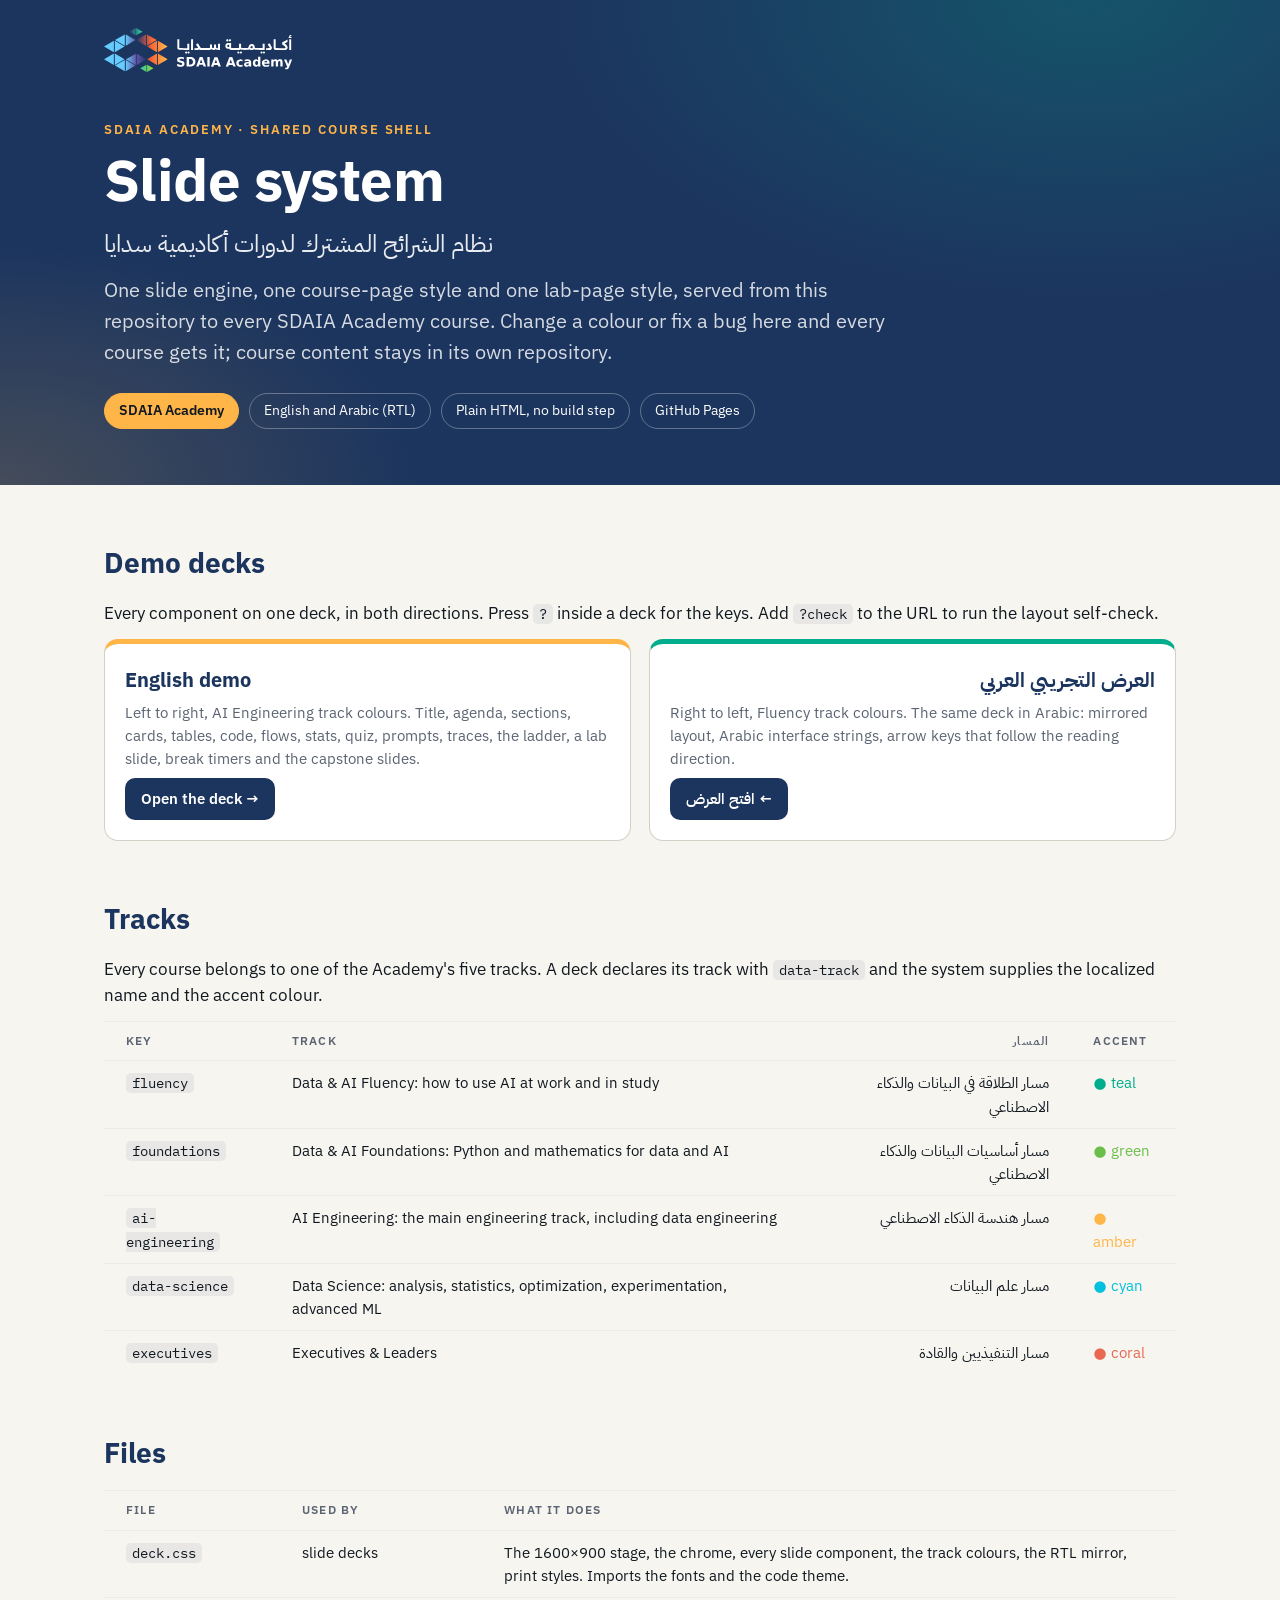
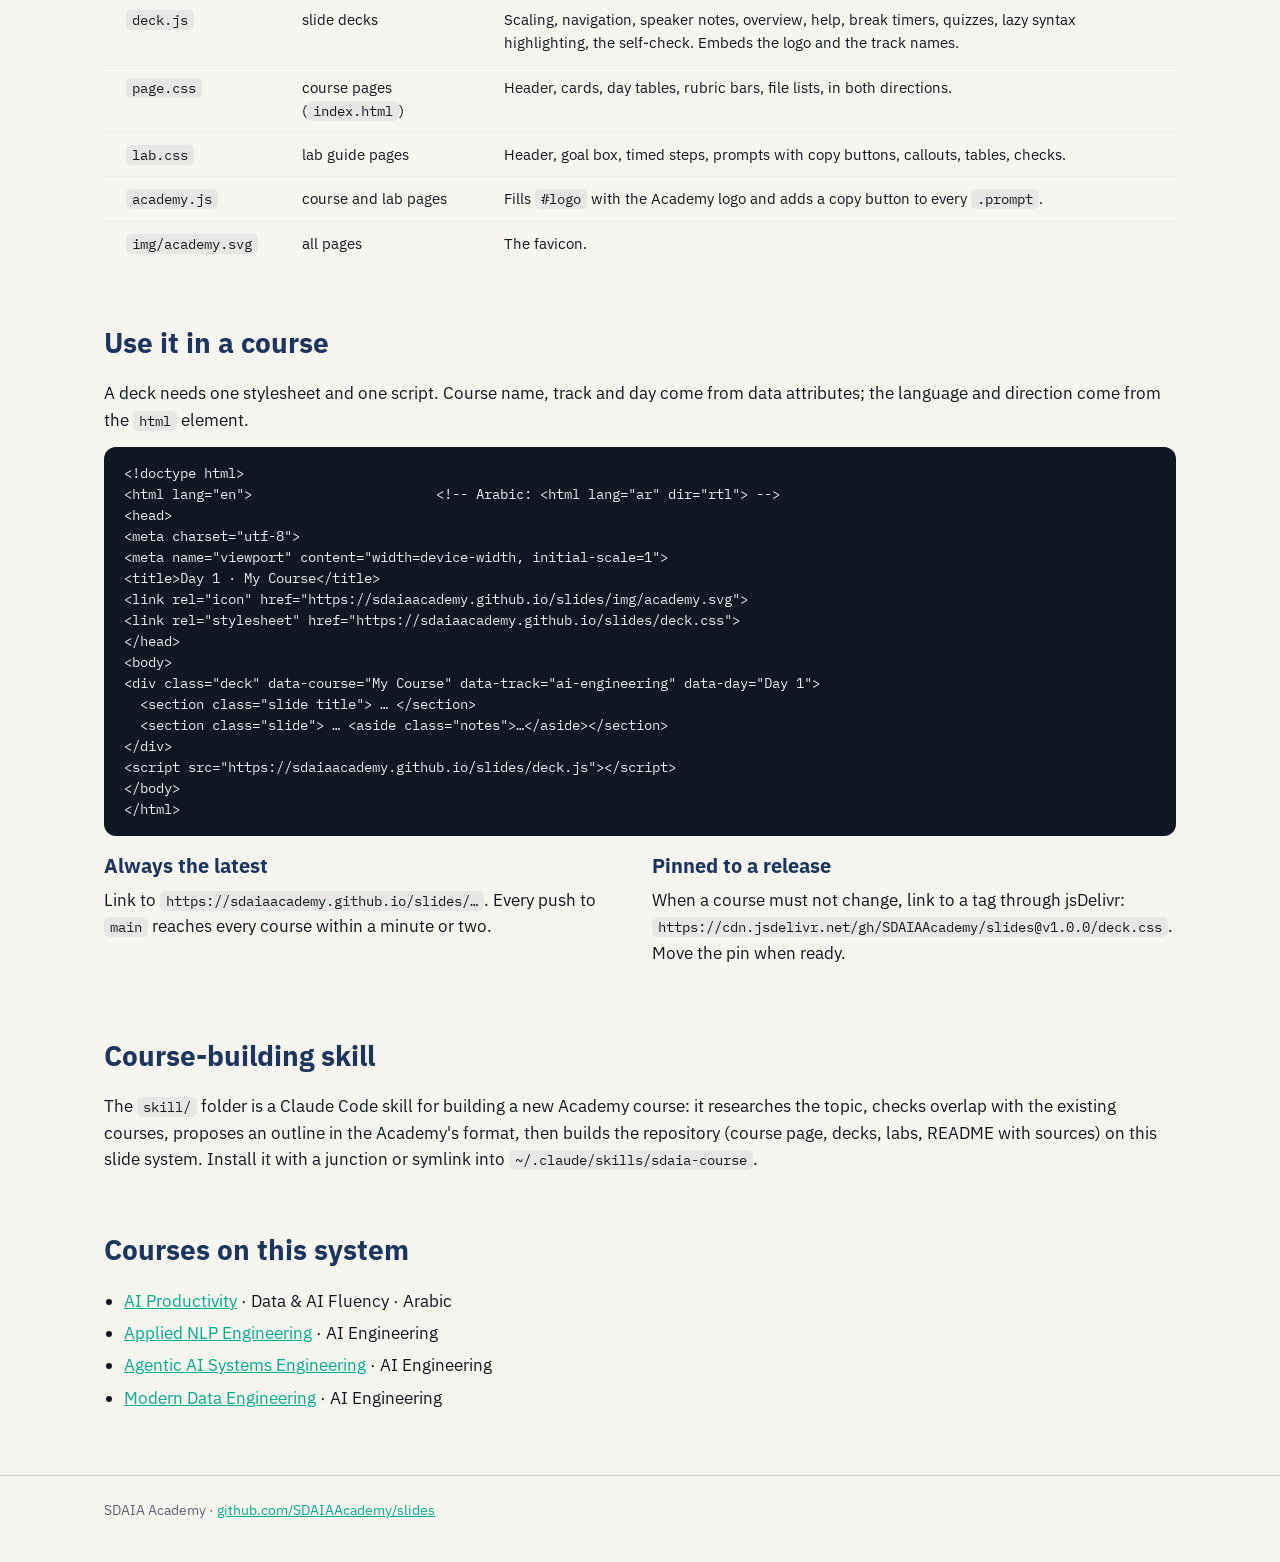
==== index.html @ 75f35c3f "Add the SDAIA Academy slide system The shared shell for every Academy course, served from GitHub Pag" ====
<!doctype html>
<html lang="en">
<head>
<meta charset="utf-8">
<meta name="viewport" content="width=device-width, initial-scale=1">
<title>SDAIA Academy slide system</title>
<link rel="icon" href="img/academy.svg">
<link rel="stylesheet" href="page.css">
</head>
<body>
<header>
  <div class="wrap">
    <div class="logo" id="logo"></div>
    <div class="kicker">SDAIA Academy · Shared course shell</div>
    <h1>Slide system</h1>
    <span class="sub" lang="ar" dir="rtl" style="text-align:left">نظام الشرائح المشترك لدورات أكاديمية سدايا</span>
    <p>One slide engine, one course-page style and one lab-page style, served from this repository to every SDAIA Academy course. Change a colour or fix a bug here and every course gets it; course content stays in its own repository.</p>
    <div class="meta">
      <span class="track">SDAIA Academy</span>
      <span>English and Arabic (RTL)</span>
      <span>Plain HTML, no build step</span>
      <span>GitHub Pages</span>
    </div>
  </div>
</header>

<main class="wrap">
  <h2>Demo decks</h2>
  <p>Every component on one deck, in both directions. Press <code>?</code> inside a deck for the keys. Add <code>?check</code> to the URL to run the layout self-check.</p>
  <div class="grid">
    <div class="card c-amber"><h3>English demo</h3><p>Left to right, AI Engineering track colours. Title, agenda, sections, cards, tables, code, flows, stats, quiz, prompts, traces, the ladder, a lab slide, break timers and the capstone slides.</p><p><a class="btn" href="demo/en.html">Open the deck →</a></p></div>
    <div class="card c-teal"><h3 lang="ar" dir="rtl">العرض التجريبي العربي</h3><p>Right to left, Fluency track colours. The same deck in Arabic: mirrored layout, Arabic interface strings, arrow keys that follow the reading direction.</p><p><a class="btn" href="demo/ar.html">افتح العرض ←</a></p></div>
  </div>

  <h2>Tracks</h2>
  <p>Every course belongs to one of the Academy's five tracks. A deck declares its track with <code>data-track</code> and the system supplies the localized name and the accent colour.</p>
  <div class="scroll"><table>
    <tr><th>Key</th><th>Track</th><th lang="ar" dir="rtl">المسار</th><th>Accent</th></tr>
    <tr><td><code>fluency</code></td><td>Data &amp; AI Fluency: how to use AI at work and in study</td><td lang="ar" dir="rtl">مسار الطلاقة في البيانات والذكاء الاصطناعي</td><td><span class="pill" style="color:#00ae8d">● teal</span></td></tr>
    <tr><td><code>foundations</code></td><td>Data &amp; AI Foundations: Python and mathematics for data and AI</td><td lang="ar" dir="rtl">مسار أساسيات البيانات والذكاء الاصطناعي</td><td><span style="color:#6abf4b">● green</span></td></tr>
    <tr><td><code>ai-engineering</code></td><td>AI Engineering: the main engineering track, including data engineering</td><td lang="ar" dir="rtl">مسار هندسة الذكاء الاصطناعي</td><td><span style="color:#ffb548">● amber</span></td></tr>
    <tr><td><code>data-science</code></td><td>Data Science: analysis, statistics, optimization, experimentation, advanced ML</td><td lang="ar" dir="rtl">مسار علم البيانات</td><td><span style="color:#00c1de">● cyan</span></td></tr>
    <tr><td><code>executives</code></td><td>Executives &amp; Leaders</td><td lang="ar" dir="rtl">مسار التنفيذيين والقادة</td><td><span style="color:#e96852">● coral</span></td></tr>
  </table></div>

  <h2>Files</h2>
  <div class="scroll"><table>
    <tr><th>File</th><th>Used by</th><th>What it does</th></tr>
    <tr><td><code>deck.css</code></td><td>slide decks</td><td>The 1600×900 stage, the chrome, every slide component, the track colours, the RTL mirror, print styles. Imports the fonts and the code theme.</td></tr>
    <tr><td><code>deck.js</code></td><td>slide decks</td><td>Scaling, navigation, speaker notes, overview, help, break timers, quizzes, lazy syntax highlighting, the self-check. Embeds the logo and the track names.</td></tr>
    <tr><td><code>page.css</code></td><td>course pages (<code>index.html</code>)</td><td>Header, cards, day tables, rubric bars, file lists, in both directions.</td></tr>
    <tr><td><code>lab.css</code></td><td>lab guide pages</td><td>Header, goal box, timed steps, prompts with copy buttons, callouts, tables, checks.</td></tr>
    <tr><td><code>academy.js</code></td><td>course and lab pages</td><td>Fills <code>#logo</code> with the Academy logo and adds a copy button to every <code>.prompt</code>.</td></tr>
    <tr><td><code>img/academy.svg</code></td><td>all pages</td><td>The favicon.</td></tr>
  </table></div>

  <h2>Use it in a course</h2>
  <p>A deck needs one stylesheet and one script. Course name, track and day come from data attributes; the language and direction come from the <code>html</code> element.</p>
<pre class="code"><code>&lt;!doctype html&gt;
&lt;html lang="en"&gt;                       &lt;!-- Arabic: &lt;html lang="ar" dir="rtl"&gt; --&gt;
&lt;head&gt;
&lt;meta charset="utf-8"&gt;
&lt;meta name="viewport" content="width=device-width, initial-scale=1"&gt;
&lt;title&gt;Day 1 · My Course&lt;/title&gt;
&lt;link rel="icon" href="https://sdaiaacademy.github.io/slides/img/academy.svg"&gt;
&lt;link rel="stylesheet" href="https://sdaiaacademy.github.io/slides/deck.css"&gt;
&lt;/head&gt;
&lt;body&gt;
&lt;div class="deck" data-course="My Course" data-track="ai-engineering" data-day="Day 1"&gt;
  &lt;section class="slide title"&gt; … &lt;/section&gt;
  &lt;section class="slide"&gt; … &lt;aside class="notes"&gt;…&lt;/aside&gt;&lt;/section&gt;
&lt;/div&gt;
&lt;script src="https://sdaiaacademy.github.io/slides/deck.js"&gt;&lt;/script&gt;
&lt;/body&gt;
&lt;/html&gt;</code></pre>
  <div class="two">
    <div>
      <h3>Always the latest</h3>
      <p>Link to <code>https://sdaiaacademy.github.io/slides/…</code>. Every push to <code>main</code> reaches every course within a minute or two.</p>
    </div>
    <div>
      <h3>Pinned to a release</h3>
      <p>When a course must not change, link to a tag through jsDelivr: <code>https://cdn.jsdelivr.net/gh/SDAIAAcademy/slides@v1.0.0/deck.css</code>. Move the pin when ready.</p>
    </div>
  </div>

  <h2>Course-building skill</h2>
  <p>The <code>skill/</code> folder is a Claude Code skill for building a new Academy course: it researches the topic, checks overlap with the existing courses, proposes an outline in the Academy's format, then builds the repository (course page, decks, labs, README with sources) on this slide system. Install it with a junction or symlink into <code>~/.claude/skills/sdaia-course</code>.</p>

  <h2>Courses on this system</h2>
  <ul>
    <li><a href="https://sdaiaacademy.github.io/productivity/">AI Productivity</a> · Data &amp; AI Fluency · Arabic</li>
    <li><a href="https://sdaiaacademy.github.io/applied-nlp/">Applied NLP Engineering</a> · AI Engineering</li>
    <li><a href="https://sdaiaacademy.github.io/agentic-ai/">Agentic AI Systems Engineering</a> · AI Engineering</li>
    <li><a href="https://sdaiaacademy.github.io/data-engineering/">Modern Data Engineering</a> · AI Engineering</li>
  </ul>
</main>
<footer><div class="wrap">SDAIA Academy · <a href="https://github.com/SDAIAAcademy/slides">github.com/SDAIAAcademy/slides</a></div></footer>
<script src="academy.js"></script>
</body>
</html>
---- page.css ----
/* SDAIA Academy slide system · page.css: the course page (index.html) and other long pages.
   Source: https://github.com/SDAIAAcademy/slides · served from https://sdaiaacademy.github.io/slides/page.css
   Same tokens as deck.css. Arabic pages set <html lang="ar" dir="rtl">; the layout mirrors through logical properties. */

@import url("https://fonts.googleapis.com/css2?family=IBM+Plex+Mono:wght@400;600&family=IBM+Plex+Sans+Arabic:wght@400;600;700&family=IBM+Plex+Sans:wght@400;600;700&display=swap");

:root {
  --navy: #1c355e; --teal: #00ae8d; --coral: #e96852; --green: #6abf4b; --cyan: #00c1de; --amber: #ffb548; --purple: #625d9c;
  --ink: #101820; --paper: #f7f5f0; --paper-2: #efece4; --line: #d4d0c5; --muted: #5b6472; --code-bg: #0f1722;
  --font: "IBM Plex Sans", "IBM Plex Sans Arabic", system-ui, -apple-system, "Segoe UI", sans-serif;
  --font-ar: "IBM Plex Sans Arabic", "IBM Plex Sans", system-ui, sans-serif;
  --mono: "IBM Plex Mono", ui-monospace, "Cascadia Code", Consolas, monospace;
}
[dir="rtl"] { --font: "IBM Plex Sans Arabic", "IBM Plex Sans", system-ui, -apple-system, "Segoe UI", sans-serif; }


/* ---------- tracks: data-track="<key>" on <html> or <body> picks the accent ---------- */
:root, [data-track] { --track-color: var(--amber); }
[data-track="fluency"] { --track-color: var(--teal); }        /* Data & AI Fluency */
[data-track="foundations"] { --track-color: var(--green); }   /* Data & AI Foundations */
[data-track="ai-engineering"] { --track-color: var(--amber); } /* AI Engineering (includes data engineering) */
[data-track="data-science"] { --track-color: var(--cyan); }    /* Data Science */
[data-track="executives"] { --track-color: var(--coral); }     /* Executives & Leaders */

* { box-sizing: border-box; }
body { margin: 0; background: var(--paper); color: var(--ink); font: 17px/1.55 var(--font); }
[dir="rtl"] body { line-height: 1.7; }
a { color: var(--teal); }
b, strong { font-weight: 600; }
.wrap { max-width: 1120px; margin: 0 auto; padding: 0 24px; }
.ar { font-family: var(--font-ar); direction: rtl; unicode-bidi: isolate; }
.en, .ltr { direction: ltr; unicode-bidi: isolate; }
.en { font-family: "IBM Plex Sans", system-ui, sans-serif; }
.muted { color: var(--muted); }

/* ---------- header ---------- */
header {
  background: radial-gradient(900px 500px at 85% 0%, rgba(0,174,141,.25), transparent 60%),
              radial-gradient(700px 400px at 0% 100%, color-mix(in srgb, var(--track-color) 18%, transparent), transparent 60%), var(--navy);
  color: #fff; padding: 28px 0 56px;
}
[dir="rtl"] header {
  background: radial-gradient(900px 500px at 15% 0%, rgba(0,174,141,.25), transparent 60%),
              radial-gradient(700px 400px at 100% 100%, color-mix(in srgb, var(--track-color) 18%, transparent), transparent 60%), var(--navy);
}
header .top { display: flex; justify-content: space-between; align-items: center; gap: 12px; }
header nav { font-size: 15px; display: flex; gap: 14px; flex-wrap: wrap; }
header nav a { color: rgba(255,255,255,.82); text-decoration: none; }
header nav a:hover { color: #fff; text-decoration: underline; }
.logo { height: 44px; color: #fff; display: flex; direction: ltr; }
.logo svg { height: 100%; width: auto; }
.kicker { font-size: 13px; letter-spacing: .14em; text-transform: uppercase; font-weight: 600; color: var(--track-color); margin: 48px 0 10px; }
[dir="rtl"] .kicker { font-size: 15px; letter-spacing: 0; text-transform: none; }
header h1 { font-size: clamp(34px, 6vw, 58px); line-height: 1.05; margin: 0 0 14px; letter-spacing: -.01em; }
[dir="rtl"] header h1 { line-height: 1.2; letter-spacing: 0; }
header .sub { display: block; font-size: 24px; margin: 0 0 12px; color: rgba(255,255,255,.9); }
header p { color: rgba(255,255,255,.82); font-size: 20px; max-width: 800px; margin: 0; }
.meta { display: flex; flex-wrap: wrap; gap: 10px; margin-top: 26px; }
.meta span { font-size: 14px; padding: 6px 14px; border-radius: 999px; border: 1px solid rgba(255,255,255,.3); }
.meta span.track { background: var(--track-color); color: var(--ink); border-color: var(--track-color); font-weight: 600; }

/* ---------- content ---------- */
h2 { color: var(--navy); font-size: 28px; margin: 56px 0 16px; }
h3 { color: var(--navy); margin: 0 0 6px; font-size: 20px; }
p { margin: 0 0 12px; }
ul, ol { padding-inline-start: 20px; margin: 0 0 12px; }
li { margin-bottom: 6px; }
code { font-family: var(--mono); font-size: 13.5px; background: rgba(28,53,94,.07); padding: 1px 6px; border-radius: 5px; direction: ltr; unicode-bidi: isolate; }
pre.code { background: var(--code-bg); color: #e6edf3; border-radius: 12px; padding: 16px 20px; font: 14px/1.5 var(--mono); overflow: auto; direction: ltr; text-align: left; }
pre.code code { background: none; padding: 0; color: inherit; font-size: inherit; }

.grid { display: grid; gap: 18px; grid-template-columns: repeat(auto-fit, minmax(200px, 1fr)); }
.card { background: #fff; border: 1px solid var(--line); border-top: 5px solid var(--c, var(--navy)); border-radius: 14px; padding: 20px; }
.card p { margin: 0; color: var(--muted); font-size: 15px; }
.card p + p { margin-top: 8px; }
.c-teal { --c: var(--teal); } .c-coral { --c: var(--coral); } .c-green { --c: var(--green); } .c-cyan { --c: var(--cyan); }
.c-amber { --c: var(--amber); } .c-purple { --c: var(--purple); } .c-navy { --c: var(--navy); }

.day { background: #fff; border: 1px solid var(--line); border-radius: 16px; margin-bottom: 18px; overflow: hidden; }
.day-head { display: flex; flex-wrap: wrap; justify-content: space-between; align-items: center; gap: 12px; padding: 18px 22px; border-inline-start: 8px solid var(--c, var(--navy)); }
.day-head .t { font-size: 13px; letter-spacing: .12em; text-transform: uppercase; color: var(--c, var(--navy)); font-weight: 700; }
[dir="rtl"] .day-head .t { font-size: 14px; letter-spacing: 0; text-transform: none; }
.day-head h3 { font-size: 22px; margin: 2px 0 0; }
.btn { display: inline-block; text-decoration: none; background: var(--navy); color: #fff; padding: 9px 16px; border-radius: 10px; font-weight: 600; font-size: 15px; }
.btn:hover { background: #142846; }

table { width: 100%; border-collapse: collapse; font-size: 15px; }
td, th { padding: 10px 22px; border-top: 1px solid var(--paper-2); text-align: start; vertical-align: top; }
th { font-size: 12px; letter-spacing: .1em; text-transform: uppercase; color: var(--muted); font-weight: 600; }
[dir="rtl"] th { font-size: 13px; letter-spacing: 0; text-transform: none; }
td.brk { color: var(--muted); font-style: italic; }
[dir="rtl"] td.brk { font-style: normal; }
.scroll { overflow-x: auto; }

.two { display: grid; gap: 24px; grid-template-columns: repeat(auto-fit, minmax(300px, 1fr)); }
.bar { display: grid; grid-template-columns: 1fr 52px; gap: 10px; align-items: center; margin-bottom: 8px; font-size: 15px; }
.bar i { display: block; height: 10px; border-radius: 5px; background: var(--c, var(--teal)); width: var(--w); margin-top: 4px; }

.files { display: grid; gap: 10px; grid-template-columns: repeat(auto-fit, minmax(260px, 1fr)); }
.files a { display: block; background: #fff; border: 1px solid var(--line); border-radius: 12px; padding: 12px 16px; text-decoration: none; color: var(--ink); }
.files a:hover { border-color: var(--teal); }
.files a b { display: block; font-family: var(--mono); font-size: 14px; color: var(--navy); direction: ltr; text-align: start; }
.files a span { font-size: 14px; color: var(--muted); }
.note { background: #fff; border: 1px solid var(--line); border-inline-start: 6px solid var(--c, var(--track-color)); border-radius: 12px; padding: 14px 18px; font-size: 15px; }
.note.warn { --c: var(--coral); } .note.tip { --c: var(--teal); } .note.info { --c: var(--purple); }

footer { margin: 64px 0 0; padding: 24px 0 40px; border-top: 1px solid var(--line); color: var(--muted); font-size: 14px; }

@media (max-width: 640px) { td, th { padding: 9px 12px; } .day-head { padding: 16px; } }
@media print {
  header { background: var(--navy) !important; -webkit-print-color-adjust: exact; print-color-adjust: exact; }
  .day, .card, .files a { break-inside: avoid; }
}
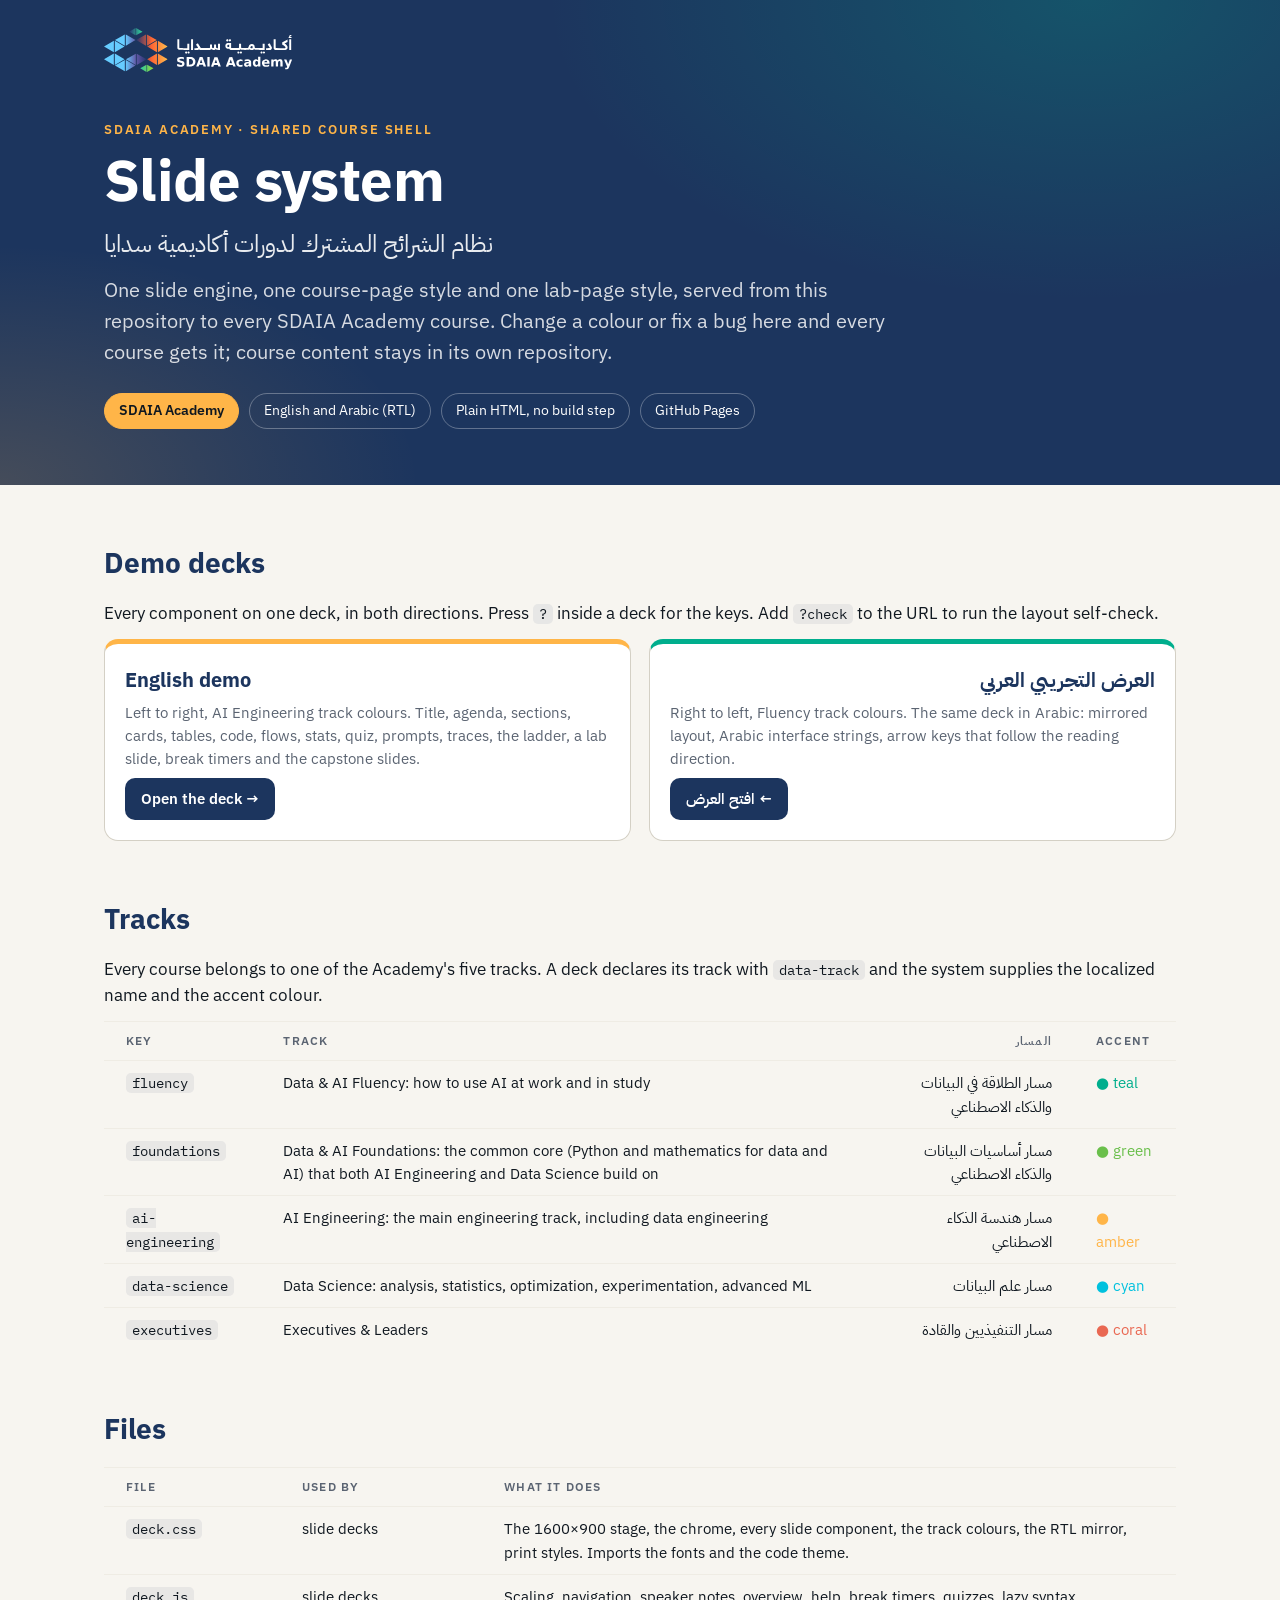
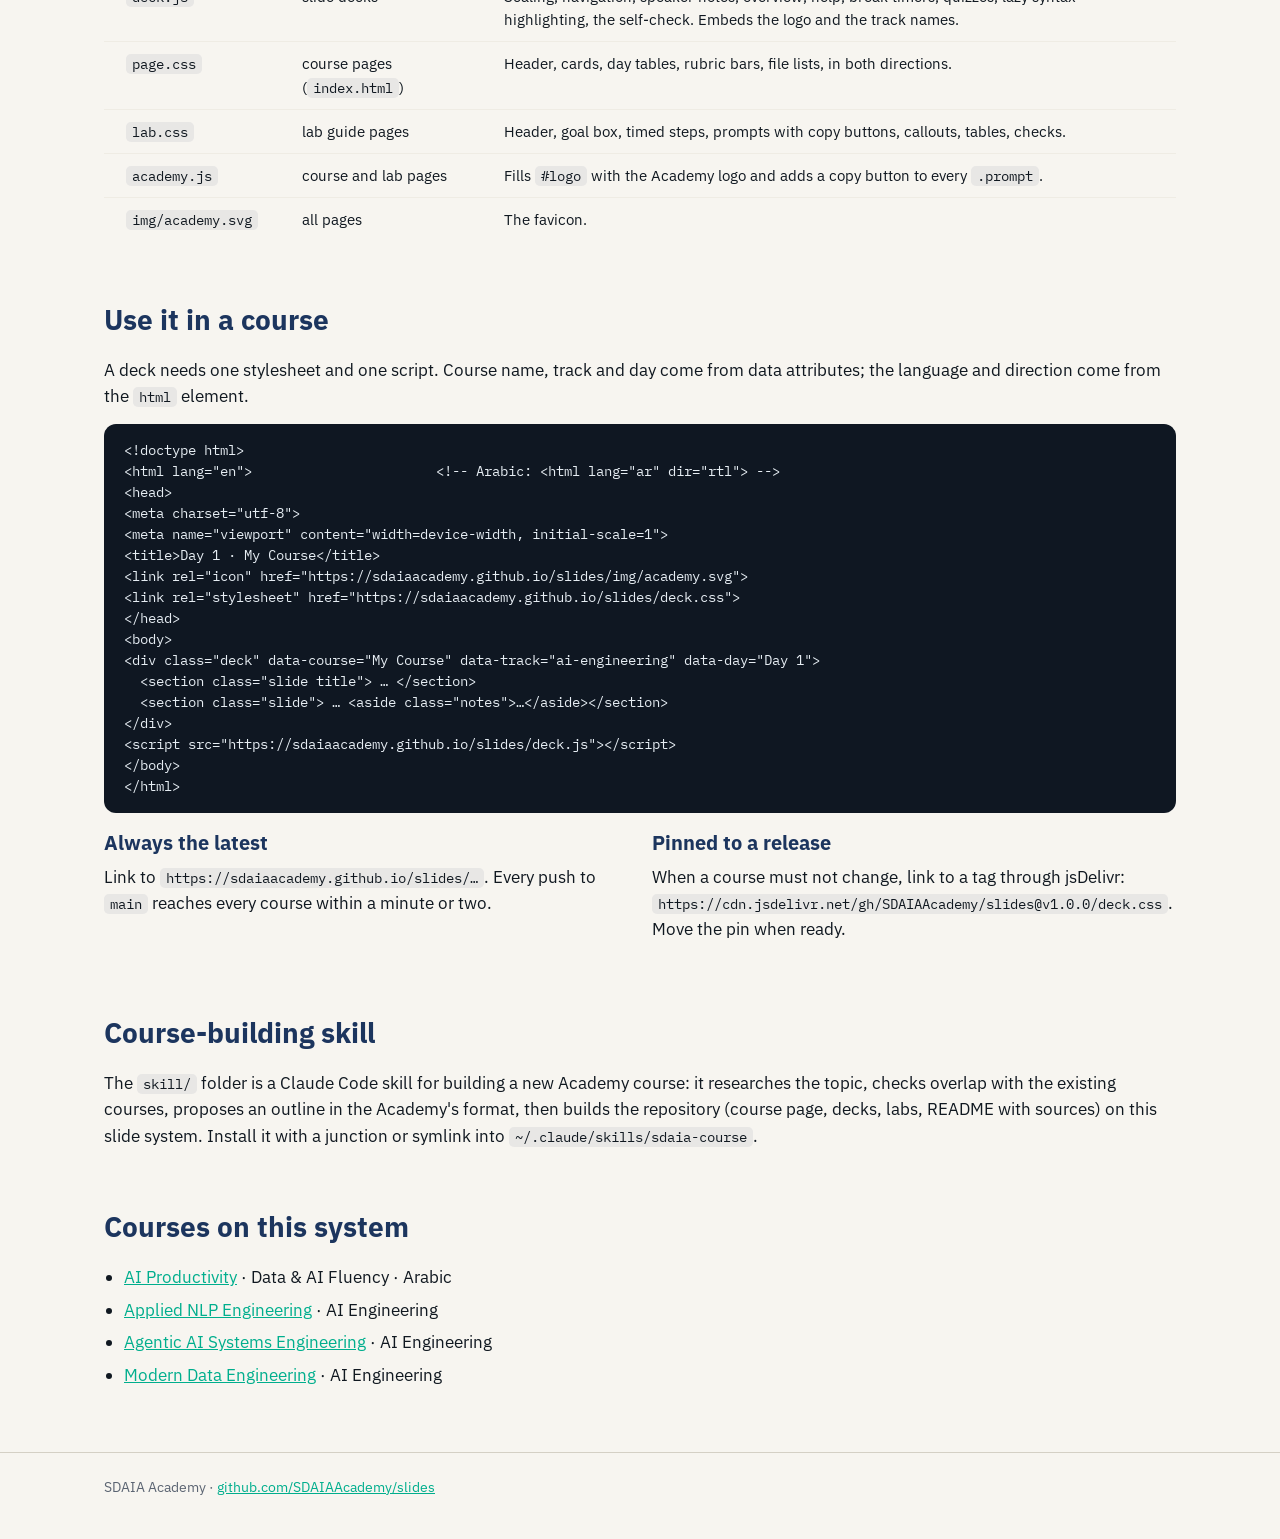
==== commit f0597376: "Add the sdaia-course skill: workflow, references, templates, scaffolder; Foundations is the shared c" ====
--- a/index.html
+++ b/index.html
@@ -37,7 +37,7 @@
   <div class="scroll"><table>
     <tr><th>Key</th><th>Track</th><th lang="ar" dir="rtl">المسار</th><th>Accent</th></tr>
     <tr><td><code>fluency</code></td><td>Data &amp; AI Fluency: how to use AI at work and in study</td><td lang="ar" dir="rtl">مسار الطلاقة في البيانات والذكاء الاصطناعي</td><td><span class="pill" style="color:#00ae8d">● teal</span></td></tr>
-    <tr><td><code>foundations</code></td><td>Data &amp; AI Foundations: Python and mathematics for data and AI</td><td lang="ar" dir="rtl">مسار أساسيات البيانات والذكاء الاصطناعي</td><td><span style="color:#6abf4b">● green</span></td></tr>
+    <tr><td><code>foundations</code></td><td>Data &amp; AI Foundations: the common core (Python and mathematics for data and AI) that both AI Engineering and Data Science build on</td><td lang="ar" dir="rtl">مسار أساسيات البيانات والذكاء الاصطناعي</td><td><span style="color:#6abf4b">● green</span></td></tr>
     <tr><td><code>ai-engineering</code></td><td>AI Engineering: the main engineering track, including data engineering</td><td lang="ar" dir="rtl">مسار هندسة الذكاء الاصطناعي</td><td><span style="color:#ffb548">● amber</span></td></tr>
     <tr><td><code>data-science</code></td><td>Data Science: analysis, statistics, optimization, experimentation, advanced ML</td><td lang="ar" dir="rtl">مسار علم البيانات</td><td><span style="color:#00c1de">● cyan</span></td></tr>
     <tr><td><code>executives</code></td><td>Executives &amp; Leaders</td><td lang="ar" dir="rtl">مسار التنفيذيين والقادة</td><td><span style="color:#e96852">● coral</span></td></tr>
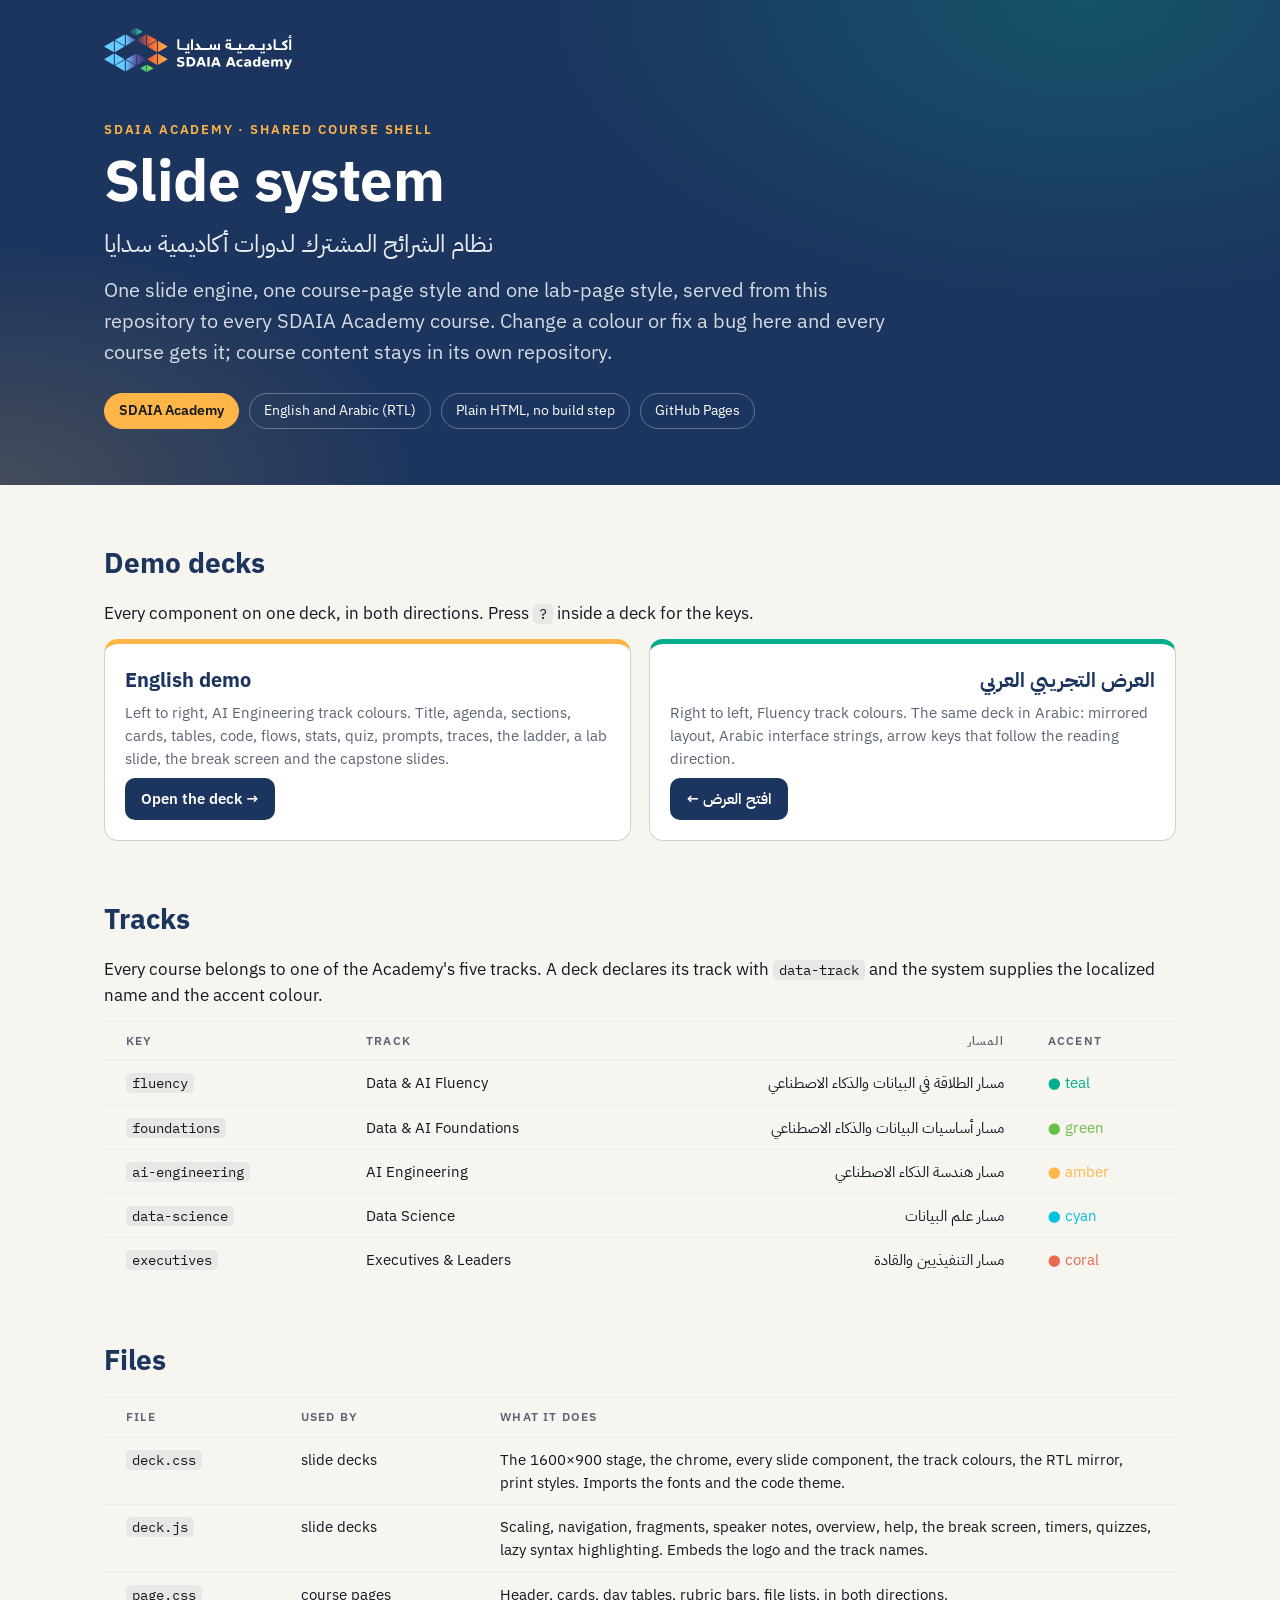
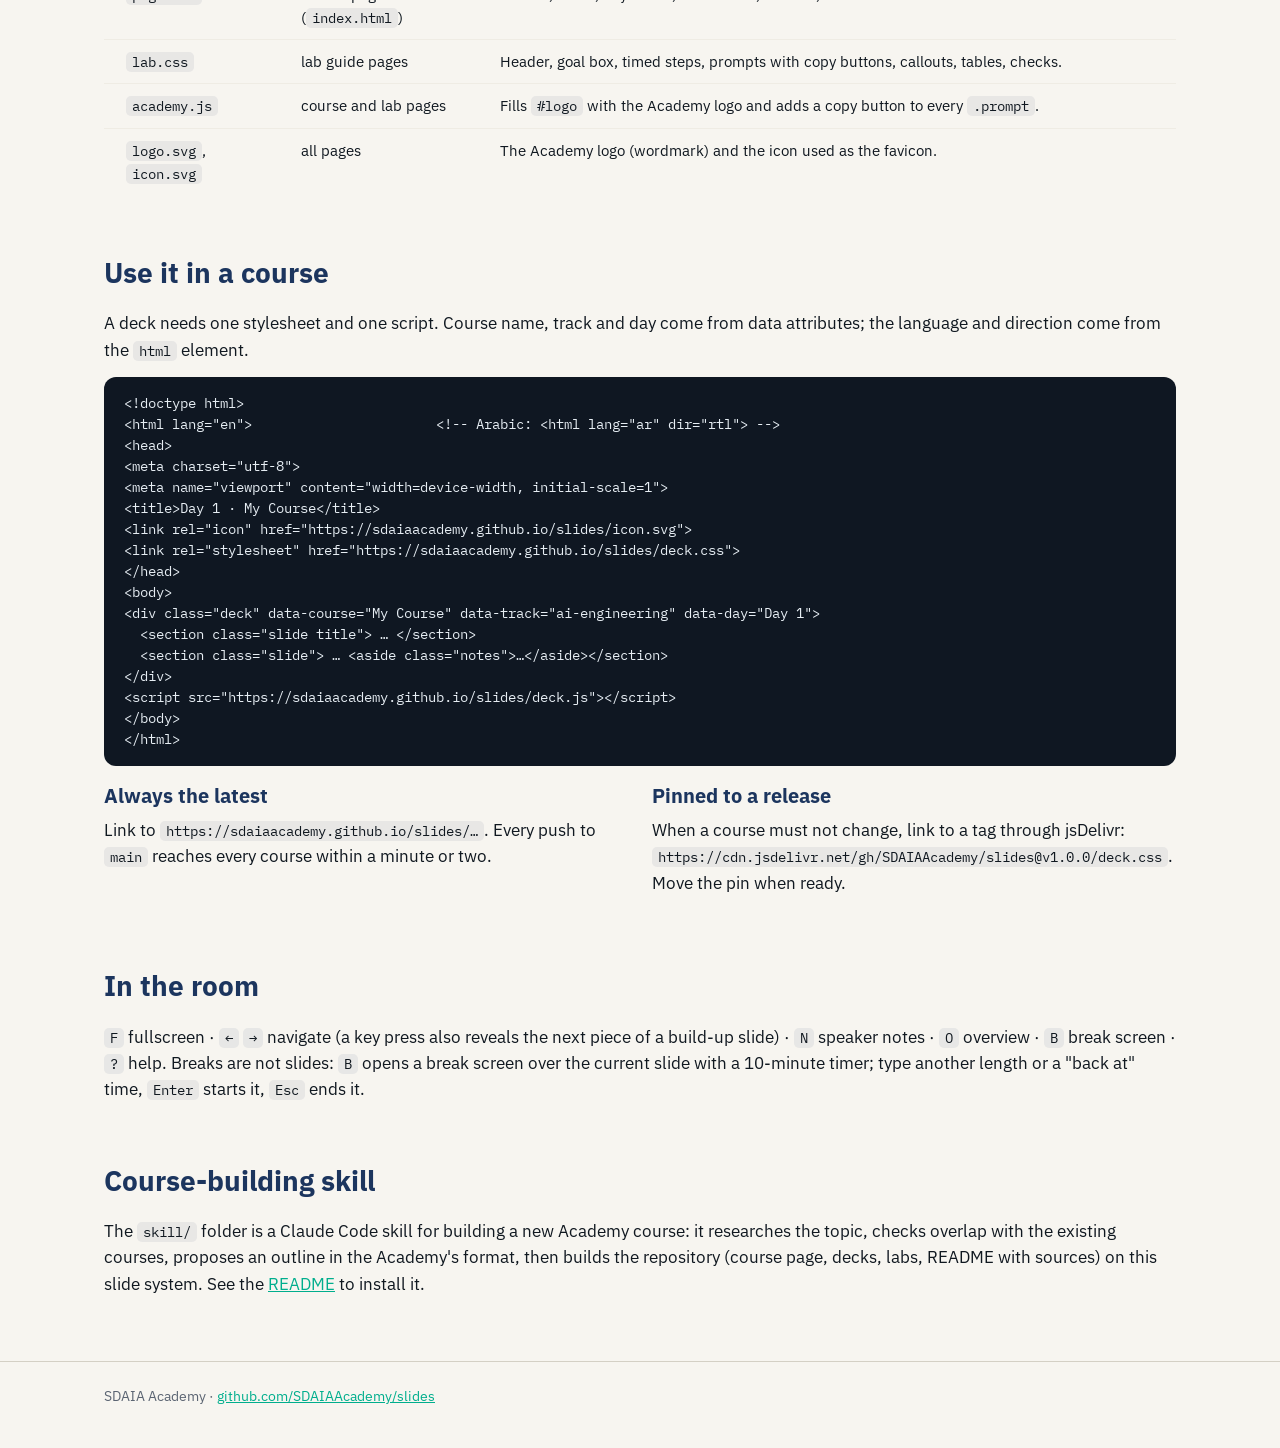
==== commit 4317ecc4: "Break screen on B, no break slides; lab panel and card heights; logo.svg and icon.svg; docs and skil" ====
--- a/index.html
+++ b/index.html
@@ -4,7 +4,7 @@
 <meta charset="utf-8">
 <meta name="viewport" content="width=device-width, initial-scale=1">
 <title>SDAIA Academy slide system</title>
-<link rel="icon" href="img/academy.svg">
+<link rel="icon" href="icon.svg">
 <link rel="stylesheet" href="page.css">
 </head>
 <body>
@@ -26,20 +26,20 @@
 
 <main class="wrap">
   <h2>Demo decks</h2>
-  <p>Every component on one deck, in both directions. Press <code>?</code> inside a deck for the keys. Add <code>?check</code> to the URL to run the layout self-check.</p>
+  <p>Every component on one deck, in both directions. Press <code>?</code> inside a deck for the keys.</p>
   <div class="grid">
-    <div class="card c-amber"><h3>English demo</h3><p>Left to right, AI Engineering track colours. Title, agenda, sections, cards, tables, code, flows, stats, quiz, prompts, traces, the ladder, a lab slide, break timers and the capstone slides.</p><p><a class="btn" href="demo/en.html">Open the deck →</a></p></div>
-    <div class="card c-teal"><h3 lang="ar" dir="rtl">العرض التجريبي العربي</h3><p>Right to left, Fluency track colours. The same deck in Arabic: mirrored layout, Arabic interface strings, arrow keys that follow the reading direction.</p><p><a class="btn" href="demo/ar.html">افتح العرض ←</a></p></div>
+    <div class="card c-amber"><h3>English demo</h3><p>Left to right, AI Engineering track colours. Title, agenda, sections, cards, tables, code, flows, stats, quiz, prompts, traces, the ladder, a lab slide, the break screen and the capstone slides.</p><p><a class="btn" href="demo/en.html">Open the deck →</a></p></div>
+    <div class="card c-teal"><h3 lang="ar" dir="rtl">العرض التجريبي العربي</h3><p>Right to left, Fluency track colours. The same deck in Arabic: mirrored layout, Arabic interface strings, arrow keys that follow the reading direction.</p><p><a class="btn" href="demo/ar.html" lang="ar" dir="rtl">افتح العرض ←</a></p></div>
   </div>
 
   <h2>Tracks</h2>
   <p>Every course belongs to one of the Academy's five tracks. A deck declares its track with <code>data-track</code> and the system supplies the localized name and the accent colour.</p>
   <div class="scroll"><table>
     <tr><th>Key</th><th>Track</th><th lang="ar" dir="rtl">المسار</th><th>Accent</th></tr>
-    <tr><td><code>fluency</code></td><td>Data &amp; AI Fluency: how to use AI at work and in study</td><td lang="ar" dir="rtl">مسار الطلاقة في البيانات والذكاء الاصطناعي</td><td><span class="pill" style="color:#00ae8d">● teal</span></td></tr>
-    <tr><td><code>foundations</code></td><td>Data &amp; AI Foundations: the common core (Python and mathematics for data and AI) that both AI Engineering and Data Science build on</td><td lang="ar" dir="rtl">مسار أساسيات البيانات والذكاء الاصطناعي</td><td><span style="color:#6abf4b">● green</span></td></tr>
-    <tr><td><code>ai-engineering</code></td><td>AI Engineering: the main engineering track, including data engineering</td><td lang="ar" dir="rtl">مسار هندسة الذكاء الاصطناعي</td><td><span style="color:#ffb548">● amber</span></td></tr>
-    <tr><td><code>data-science</code></td><td>Data Science: analysis, statistics, optimization, experimentation, advanced ML</td><td lang="ar" dir="rtl">مسار علم البيانات</td><td><span style="color:#00c1de">● cyan</span></td></tr>
+    <tr><td><code>fluency</code></td><td>Data &amp; AI Fluency</td><td lang="ar" dir="rtl">مسار الطلاقة في البيانات والذكاء الاصطناعي</td><td><span style="color:#00ae8d">● teal</span></td></tr>
+    <tr><td><code>foundations</code></td><td>Data &amp; AI Foundations</td><td lang="ar" dir="rtl">مسار أساسيات البيانات والذكاء الاصطناعي</td><td><span style="color:#6abf4b">● green</span></td></tr>
+    <tr><td><code>ai-engineering</code></td><td>AI Engineering</td><td lang="ar" dir="rtl">مسار هندسة الذكاء الاصطناعي</td><td><span style="color:#ffb548">● amber</span></td></tr>
+    <tr><td><code>data-science</code></td><td>Data Science</td><td lang="ar" dir="rtl">مسار علم البيانات</td><td><span style="color:#00c1de">● cyan</span></td></tr>
     <tr><td><code>executives</code></td><td>Executives &amp; Leaders</td><td lang="ar" dir="rtl">مسار التنفيذيين والقادة</td><td><span style="color:#e96852">● coral</span></td></tr>
   </table></div>
 
@@ -47,11 +47,11 @@
   <div class="scroll"><table>
     <tr><th>File</th><th>Used by</th><th>What it does</th></tr>
     <tr><td><code>deck.css</code></td><td>slide decks</td><td>The 1600×900 stage, the chrome, every slide component, the track colours, the RTL mirror, print styles. Imports the fonts and the code theme.</td></tr>
-    <tr><td><code>deck.js</code></td><td>slide decks</td><td>Scaling, navigation, speaker notes, overview, help, break timers, quizzes, lazy syntax highlighting, the self-check. Embeds the logo and the track names.</td></tr>
+    <tr><td><code>deck.js</code></td><td>slide decks</td><td>Scaling, navigation, fragments, speaker notes, overview, help, the break screen, timers, quizzes, lazy syntax highlighting. Embeds the logo and the track names.</td></tr>
     <tr><td><code>page.css</code></td><td>course pages (<code>index.html</code>)</td><td>Header, cards, day tables, rubric bars, file lists, in both directions.</td></tr>
     <tr><td><code>lab.css</code></td><td>lab guide pages</td><td>Header, goal box, timed steps, prompts with copy buttons, callouts, tables, checks.</td></tr>
     <tr><td><code>academy.js</code></td><td>course and lab pages</td><td>Fills <code>#logo</code> with the Academy logo and adds a copy button to every <code>.prompt</code>.</td></tr>
-    <tr><td><code>img/academy.svg</code></td><td>all pages</td><td>The favicon.</td></tr>
+    <tr><td><code>logo.svg</code>, <code>icon.svg</code></td><td>all pages</td><td>The Academy logo (wordmark) and the icon used as the favicon.</td></tr>
   </table></div>
 
   <h2>Use it in a course</h2>
@@ -62,7 +62,7 @@
 &lt;meta charset="utf-8"&gt;
 &lt;meta name="viewport" content="width=device-width, initial-scale=1"&gt;
 &lt;title&gt;Day 1 · My Course&lt;/title&gt;
-&lt;link rel="icon" href="https://sdaiaacademy.github.io/slides/img/academy.svg"&gt;
+&lt;link rel="icon" href="https://sdaiaacademy.github.io/slides/icon.svg"&gt;
 &lt;link rel="stylesheet" href="https://sdaiaacademy.github.io/slides/deck.css"&gt;
 &lt;/head&gt;
 &lt;body&gt;
@@ -84,16 +84,11 @@
     </div>
   </div>
 
+  <h2>In the room</h2>
+  <p><code>F</code> fullscreen · <code>←</code> <code>→</code> navigate (a key press also reveals the next piece of a build-up slide) · <code>N</code> speaker notes · <code>O</code> overview · <code>B</code> break screen · <code>?</code> help. Breaks are not slides: <code>B</code> opens a break screen over the current slide with a 10-minute timer; type another length or a "back at" time, <code>Enter</code> starts it, <code>Esc</code> ends it.</p>
+
   <h2>Course-building skill</h2>
-  <p>The <code>skill/</code> folder is a Claude Code skill for building a new Academy course: it researches the topic, checks overlap with the existing courses, proposes an outline in the Academy's format, then builds the repository (course page, decks, labs, README with sources) on this slide system. Install it with a junction or symlink into <code>~/.claude/skills/sdaia-course</code>.</p>
-
-  <h2>Courses on this system</h2>
-  <ul>
-    <li><a href="https://sdaiaacademy.github.io/productivity/">AI Productivity</a> · Data &amp; AI Fluency · Arabic</li>
-    <li><a href="https://sdaiaacademy.github.io/applied-nlp/">Applied NLP Engineering</a> · AI Engineering</li>
-    <li><a href="https://sdaiaacademy.github.io/agentic-ai/">Agentic AI Systems Engineering</a> · AI Engineering</li>
-    <li><a href="https://sdaiaacademy.github.io/data-engineering/">Modern Data Engineering</a> · AI Engineering</li>
-  </ul>
+  <p>The <code>skill/</code> folder is a Claude Code skill for building a new Academy course: it researches the topic, checks overlap with the existing courses, proposes an outline in the Academy's format, then builds the repository (course page, decks, labs, README with sources) on this slide system. See the <a href="https://github.com/SDAIAAcademy/slides#course-building-skill">README</a> to install it.</p>
 </main>
 <footer><div class="wrap">SDAIA Academy · <a href="https://github.com/SDAIAAcademy/slides">github.com/SDAIAAcademy/slides</a></div></footer>
 <script src="academy.js"></script>
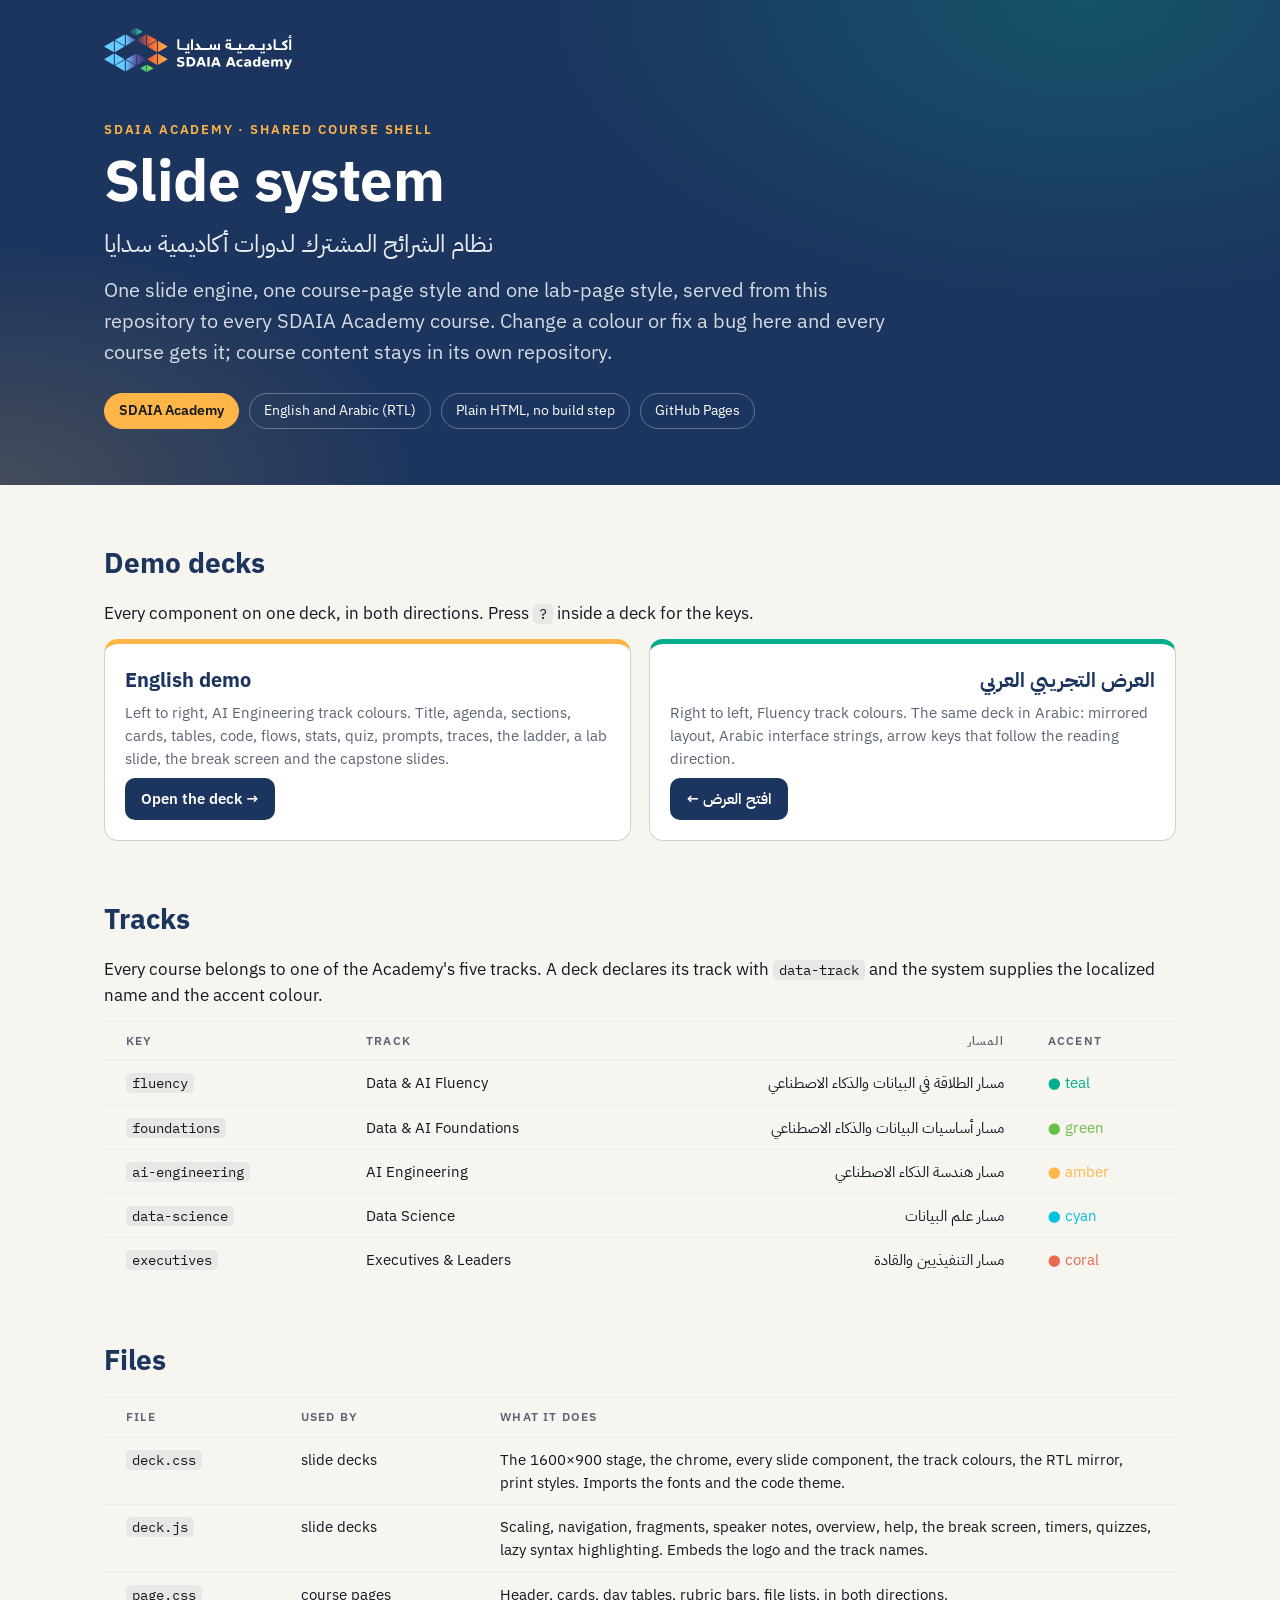
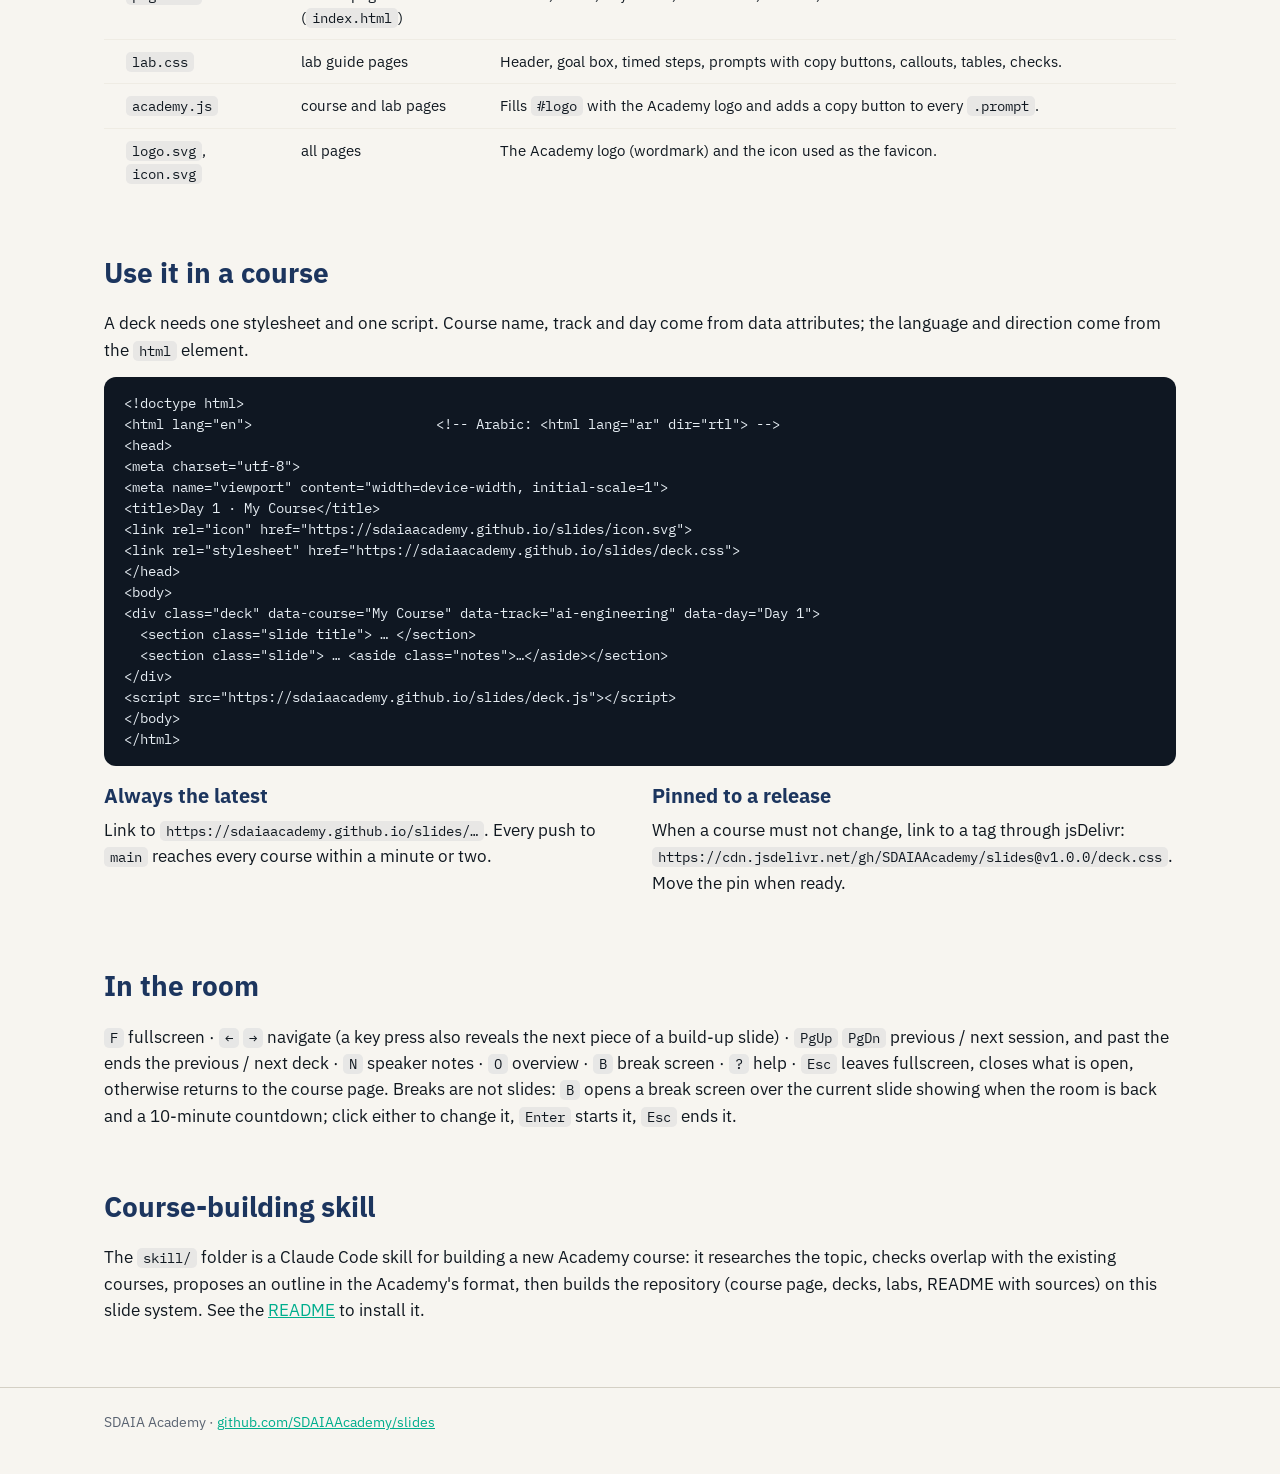
==== commit e2d213b1: "Break screen with the return time first, session keys, Esc to the course page, no corner artifacts o" ====
--- a/index.html
+++ b/index.html
@@ -85,7 +85,7 @@
   </div>
 
   <h2>In the room</h2>
-  <p><code>F</code> fullscreen · <code>←</code> <code>→</code> navigate (a key press also reveals the next piece of a build-up slide) · <code>N</code> speaker notes · <code>O</code> overview · <code>B</code> break screen · <code>?</code> help. Breaks are not slides: <code>B</code> opens a break screen over the current slide with a 10-minute timer; type another length or a "back at" time, <code>Enter</code> starts it, <code>Esc</code> ends it.</p>
+  <p><code>F</code> fullscreen · <code>←</code> <code>→</code> navigate (a key press also reveals the next piece of a build-up slide) · <code>PgUp</code> <code>PgDn</code> previous / next session, and past the ends the previous / next deck · <code>N</code> speaker notes · <code>O</code> overview · <code>B</code> break screen · <code>?</code> help · <code>Esc</code> leaves fullscreen, closes what is open, otherwise returns to the course page. Breaks are not slides: <code>B</code> opens a break screen over the current slide showing when the room is back and a 10-minute countdown; click either to change it, <code>Enter</code> starts it, <code>Esc</code> ends it.</p>
 
   <h2>Course-building skill</h2>
   <p>The <code>skill/</code> folder is a Claude Code skill for building a new Academy course: it researches the topic, checks overlap with the existing courses, proposes an outline in the Academy's format, then builds the repository (course page, decks, labs, README with sources) on this slide system. See the <a href="https://github.com/SDAIAAcademy/slides#course-building-skill">README</a> to install it.</p>
--- a/page.css
+++ b/page.css
@@ -88,8 +88,6 @@
 td, th { padding: 10px 22px; border-top: 1px solid var(--paper-2); text-align: start; vertical-align: top; }
 th { font-size: 12px; letter-spacing: .1em; text-transform: uppercase; color: var(--muted); font-weight: 600; }
 [dir="rtl"] th { font-size: 13px; letter-spacing: 0; text-transform: none; }
-td.brk { color: var(--muted); font-style: italic; }
-[dir="rtl"] td.brk { font-style: normal; }
 .scroll { overflow-x: auto; }
 
 .two { display: grid; gap: 24px; grid-template-columns: repeat(auto-fit, minmax(300px, 1fr)); }
